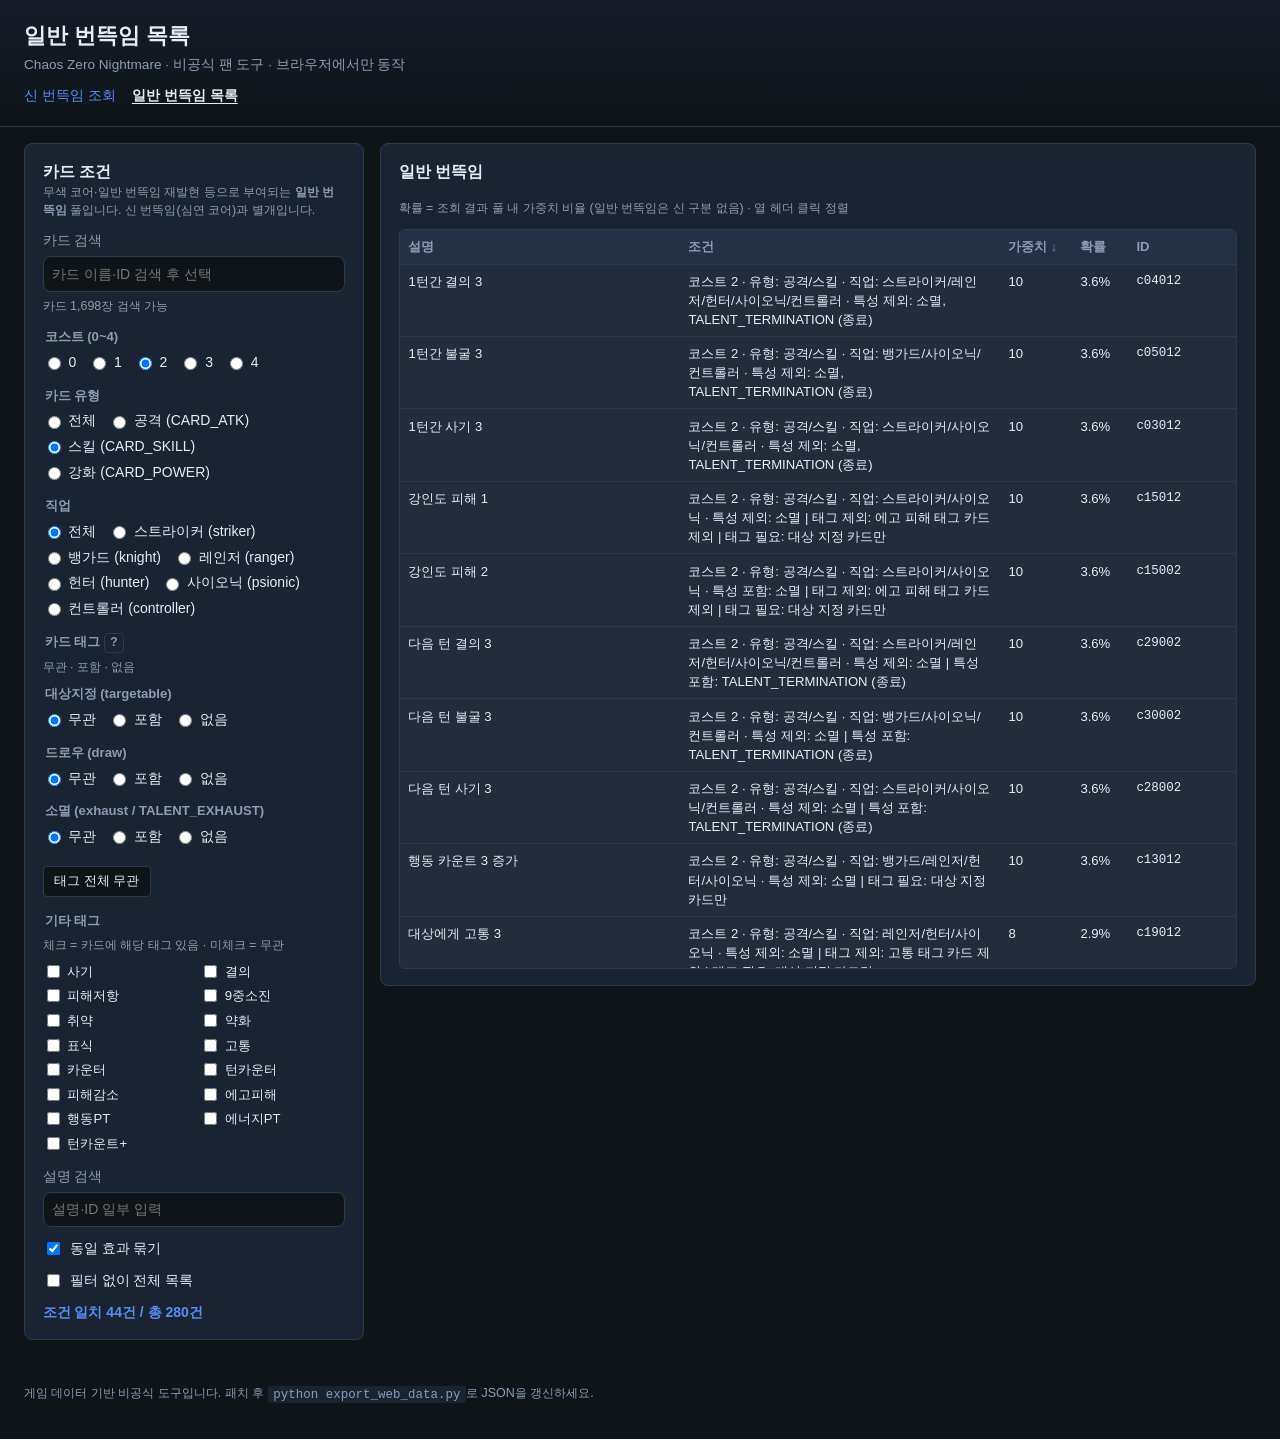
==== common.html @ 58d5740a "Add files via upload 검색기능추가" ====
<!DOCTYPE html>
<html lang="ko">
  <head>
    <meta charset="UTF-8" />
    <meta name="viewport" content="width=device-width, initial-scale=1" />
    <title>카오스 제로 나이트메어 — 일반 번뜩임 목록</title>
    <meta
      name="description"
      content="무색 코어 등으로 부여되는 일반 번뜩임(god_type=none) 전체 목록·카드 조건 조회. 비공식 팬 도구."
    />
    <link rel="stylesheet" href="style.css?v=9" />
  </head>
  <body>
    <header class="site-header">
      <h1>일반 번뜩임 목록</h1>
      <p class="subtitle">Chaos Zero Nightmare · 비공식 팬 도구 · 브라우저에서만 동작</p>
      <nav class="site-nav" aria-label="도구 이동">
        <a href="index.html">신 번뜩임 조회</a>
        <a href="common.html" aria-current="page">일반 번뜩임 목록</a>
      </nav>
    </header>

    <main class="layout layout-browse">
      <aside class="panel filters" aria-label="카드 조건">
        <h2>카드 조건</h2>
        <p class="hint">
          무색 코어·일반 번뜩임 재발현 등으로 부여되는 <strong>일반 번뜩임</strong> 풀입니다.
          신 번뜩임(심연 코어)과 별개입니다.
        </p>

        <label class="field-block card-search-wrap">
          <span class="field-label">카드 검색</span>
          <input
            type="search"
            id="card-search-input"
            placeholder="카드 이름·ID 검색 후 선택"
            autocomplete="off"
            spellcheck="false"
          />
          <div id="card-search-list" class="card-search-list" role="listbox" hidden></div>
          <p class="card-search-status" id="card-search-status">카드 목록 불러오는 중…</p>
        </label>

        <fieldset>
          <legend>코스트 (0~4)</legend>
          <div class="radio-row" id="cost-row"></div>
        </fieldset>

        <fieldset>
          <legend>카드 유형</legend>
          <div class="radio-row" id="type-row"></div>
        </fieldset>

        <fieldset>
          <legend>직업</legend>
          <div class="radio-row" id="class-row"></div>
        </fieldset>

        <fieldset>
          <legend>
            카드 태그
            <button type="button" class="help-btn" id="tag-help" title="태그 선택 설명">?</button>
          </legend>
          <p class="hint">무관 · 포함 · 없음</p>
          <div id="tag-rows"></div>
          <button type="button" class="secondary-btn" id="reset-tags">태그 전체 무관</button>
        </fieldset>

        <fieldset>
          <legend>기타 태그</legend>
          <p class="hint">체크 = 카드에 해당 태그 있음 · 미체크 = 무관</p>
          <div id="misc-tag-rows" class="misc-tag-grid"></div>
        </fieldset>

        <label class="field-block">
          <span class="field-label">설명 검색</span>
          <input type="search" id="text-filter" placeholder="설명·ID 일부 입력" autocomplete="off" />
        </label>

        <label class="checkbox-line">
          <input type="checkbox" id="dedupe" checked />
          동일 효과 묶기
        </label>

        <label class="checkbox-line">
          <input type="checkbox" id="show-all" />
          필터 없이 전체 목록
        </label>

        <p class="count" id="count-label">불러오는 중…</p>
      </aside>

      <section class="panel results" aria-label="일반 번뜩임 목록">
        <div class="results-toolbar">
          <h2>일반 번뜩임</h2>
          <p class="hint col-resize-hint">
            확률 = 조회 결과 풀 내 가중치 비율 (일반 번뜩임은 신 구분 없음) · 열 헤더 클릭 정렬
          </p>
        </div>
        <div class="table-wrap">
          <table>
            <colgroup id="result-cols"></colgroup>
            <thead>
              <tr></tr>
            </thead>
            <tbody id="result-body">
              <tr>
                <td colspan="5" class="empty">데이터 로드 중…</td>
              </tr>
            </tbody>
          </table>
        </div>
      </section>
    </main>

    <footer class="site-footer">
      <p>
        게임 데이터 기반 비공식 도구입니다. 패치 후
        <code>python export_web_data.py</code>로 JSON을 갱신하세요.
      </p>
    </footer>

    <dialog id="help-dialog">
      <form method="dialog">
        <h3 id="help-title"></h3>
        <pre id="help-body"></pre>
        <button value="close">닫기</button>
      </form>
    </dialog>

    <script src="common.js?v=6" type="module"></script>
  </body>
</html>
---- style.css ----
:root {
  --bg: #0f1419;
  --panel: #1a2332;
  --border: #2d3a4d;
  --text: #e8edf4;
  --muted: #8b9cb3;
  --accent: #5b8def;
  --accent-dim: #3d5a8a;
  --row-hover: #243044;
  --god-nihilum: #6eb0ff;
  --god-diallos: #e8c06a;
  --god-circen: #f0b5a0;
  --god-secred: #6fd97a;
  --god-vitor: #f07070;
  --god-caligo: #b39cff;
  --god-multi: #a8b8d0;
  --radius: 8px;
  --font: "Segoe UI", "Malgun Gothic", sans-serif;
}

*,
*::before,
*::after {
  box-sizing: border-box;
}

body {
  margin: 0;
  min-height: 100vh;
  font-family: var(--font);
  font-size: 14px;
  line-height: 1.45;
  color: var(--text);
  background: var(--bg);
}

.site-header {
  padding: 1.25rem 1.5rem;
  border-bottom: 1px solid var(--border);
  background: linear-gradient(180deg, #151c28 0%, var(--bg) 100%);
}

.site-header h1 {
  margin: 0 0 0.25rem;
  font-size: 1.35rem;
  font-weight: 650;
}

.subtitle {
  margin: 0;
  color: var(--muted);
  font-size: 0.85rem;
}

.site-nav {
  display: flex;
  flex-wrap: wrap;
  gap: 0.35rem 1rem;
  margin-top: 0.65rem;
  font-size: 0.88rem;
}

.site-nav a {
  color: var(--accent);
  text-decoration: none;
}

.site-nav a:hover {
  text-decoration: underline;
}

.site-nav a[aria-current="page"] {
  color: var(--text);
  font-weight: 600;
  text-decoration: underline;
  text-underline-offset: 3px;
}

.layout {
  display: grid;
  grid-template-columns: minmax(260px, 340px) minmax(0, 1fr) minmax(240px, 300px);
  gap: 1rem;
  padding: 1rem 1.5rem 2rem;
  align-items: start;
}

.layout.layout-browse {
  grid-template-columns: minmax(260px, 340px) minmax(0, 1fr);
}

@media (max-width: 1200px) {
  .layout {
    grid-template-columns: minmax(260px, 340px) 1fr;
  }

  .side-panel {
    grid-column: 1 / -1;
  }
}

@media (max-width: 900px) {
  .layout {
    grid-template-columns: 1fr;
  }
}

.panel {
  background: var(--panel);
  border: 1px solid var(--border);
  border-radius: var(--radius);
  padding: 1rem 1.1rem;
}

.panel h2 {
  margin: 0;
  font-size: 1rem;
}

.results-toolbar {
  display: flex;
  flex-direction: column;
  gap: 0.65rem;
  margin-bottom: 0.75rem;
}

.column-picker {
  margin: 0;
}

.column-picker-row {
  display: flex;
  flex-wrap: wrap;
  gap: 0.35rem 0.75rem;
}

fieldset {
  border: none;
  margin: 0 0 0.85rem;
  padding: 0;
}

legend {
  font-weight: 600;
  font-size: 0.82rem;
  color: var(--muted);
  margin-bottom: 0.35rem;
}

.radio-row,
.check-grid {
  display: flex;
  flex-wrap: wrap;
  gap: 0.35rem 0.75rem;
}

.check-grid {
  display: grid;
  grid-template-columns: repeat(auto-fill, minmax(9.5rem, 1fr));
  gap: 0.25rem 0.5rem;
}

.misc-tag-grid {
  display: grid;
  grid-template-columns: repeat(auto-fill, minmax(7.5rem, 1fr));
  gap: 0.35rem 0.75rem;
}

.misc-tag-item {
  font-size: 0.82rem;
  white-space: normal;
}

label.inline {
  display: inline-flex;
  align-items: center;
  gap: 0.3rem;
  cursor: pointer;
  white-space: nowrap;
}

.tag-row {
  display: grid;
  grid-template-columns: 1fr auto;
  gap: 0.35rem;
  align-items: center;
  margin-bottom: 0.35rem;
  font-size: 0.82rem;
}

.tag-row .tag-label {
  color: var(--text);
  overflow: hidden;
  text-overflow: ellipsis;
}

.tag-states {
  display: flex;
  gap: 0.5rem;
}

.hint {
  margin: 0 0 0.5rem;
  font-size: 0.78rem;
  color: var(--muted);
}

.help-btn,
.link-btn,
.secondary-btn {
  font: inherit;
  cursor: pointer;
  border-radius: 4px;
}

.help-btn {
  width: 1.25rem;
  height: 1.25rem;
  padding: 0;
  border: 1px solid var(--border);
  background: transparent;
  color: var(--muted);
  font-size: 0.75rem;
  vertical-align: middle;
}

.link-btn {
  margin-left: 0.35rem;
  padding: 0.1rem 0.45rem;
  border: none;
  background: transparent;
  color: var(--accent);
  font-size: 0.75rem;
}

.secondary-btn {
  margin-top: 0.35rem;
  padding: 0.35rem 0.65rem;
  border: 1px solid var(--border);
  background: var(--bg);
  color: var(--text);
  font-size: 0.8rem;
}

.checkbox-line {
  display: flex;
  align-items: center;
  gap: 0.45rem;
  margin: 0.75rem 0;
  font-size: 0.85rem;
}

.field-block {
  display: block;
  margin: 0.75rem 0;
}

.field-block .field-label {
  display: block;
  margin-bottom: 0.35rem;
  font-size: 0.85rem;
  color: var(--muted);
}

.field-block input[type="search"] {
  width: 100%;
  padding: 0.4rem 0.55rem;
  border: 1px solid var(--border);
  border-radius: var(--radius);
  background: var(--bg);
  color: var(--text);
  font: inherit;
}

.card-search-wrap {
  position: relative;
}

.card-search-list {
  position: absolute;
  z-index: 20;
  left: 0;
  right: 0;
  top: calc(100% + 0.25rem);
  max-height: 16rem;
  overflow: auto;
  margin: 0;
  padding: 0.25rem 0;
  list-style: none;
  border: 1px solid var(--border);
  border-radius: var(--radius);
  background: var(--panel);
  box-shadow: 0 8px 24px rgba(0, 0, 0, 0.28);
}

.card-search-item,
.card-search-empty {
  display: block;
  width: 100%;
  padding: 0.45rem 0.6rem;
  border: 0;
  background: transparent;
  color: var(--text);
  text-align: left;
  font: inherit;
  cursor: pointer;
}

.card-search-item strong {
  display: block;
  font-size: 0.88rem;
}

.card-search-item span {
  display: block;
  margin-top: 0.15rem;
  font-size: 0.75rem;
  color: var(--muted);
}

.card-search-item:hover,
.card-search-item.is-active {
  background: rgba(96, 165, 250, 0.14);
}

.card-search-empty {
  color: var(--muted);
  cursor: default;
}

.card-search-status {
  margin: 0.35rem 0 0;
  font-size: 0.78rem;
  color: var(--muted);
}

.count {
  margin: 0.5rem 0 0;
  font-weight: 600;
  color: var(--accent);
}

.table-wrap {
  overflow: auto;
  max-height: calc(100vh - 10rem);
  border: 1px solid var(--border);
  border-radius: 6px;
}

.results table {
  table-layout: fixed;
  width: auto;
  min-width: 100%;
  border-collapse: collapse;
  font-size: 0.82rem;
}

.col-resize-hint {
  margin: 0.35rem 0 0;
}

thead {
  position: sticky;
  top: 0;
  z-index: 2;
  background: #243044;
}

th.col-header {
  position: relative;
  padding: 0;
  overflow: visible;
  background: #243044;
}

th.col-header .col-label {
  display: block;
  padding: 0.45rem 0.55rem;
  padding-right: 0.75rem;
  overflow: hidden;
  text-overflow: ellipsis;
}

th.col-sortable .col-label {
  cursor: pointer;
}

th.col-sortable .col-label:hover {
  color: #9ec5fe;
}

th.col-sorted-desc .col-label::after {
  content: " ↓";
  font-size: 0.78rem;
  opacity: 0.9;
}

th.col-sorted-asc .col-label::after {
  content: " ↑";
  font-size: 0.78rem;
  opacity: 0.9;
}

.col-resizer {
  position: absolute;
  top: 0;
  right: -3px;
  width: 10px;
  height: 100%;
  cursor: col-resize;
  user-select: none;
  touch-action: none;
  z-index: 3;
}

.col-resizer:hover,
body.col-resizing .col-resizer {
  background: var(--accent);
  opacity: 0.75;
}

body.col-resizing {
  cursor: col-resize;
  user-select: none;
}

td {
  overflow: hidden;
  text-overflow: ellipsis;
}

td[data-col="description"],
td[data-col="conditions"],
td[data-col="id"] {
  white-space: normal;
  word-break: break-word;
  overflow-wrap: anywhere;
  text-overflow: unset;
}

td.empty {
  text-align: center;
  color: var(--muted);
  padding: 2rem;
}

th,
td {
  padding: 0.45rem 0.55rem;
  text-align: left;
  border-bottom: 1px solid var(--border);
  vertical-align: top;
}

th {
  font-weight: 600;
  color: var(--muted);
  white-space: nowrap;
}

tbody tr:not([class*="row-god-"]):hover {
  background: var(--row-hover);
}

tbody tr.row-common-spark {
  background: rgba(168, 184, 208, 0.06);
}

tbody tr.row-common-spark:hover {
  background: var(--row-hover);
}

tbody tr[class*="row-god-"] {
  color: #f5f8fc;
}

tbody tr[class*="row-god-"] td.mono {
  color: #e8eef8;
}

tbody tr.row-god-nihilum {
  background: rgba(110, 176, 255, 0.22);
  box-shadow: inset 4px 0 0 #6eb0ff;
}
tbody tr.row-god-diallos {
  background: rgba(232, 192, 106, 0.22);
  box-shadow: inset 4px 0 0 #e8c06a;
}
tbody tr.row-god-secred {
  background: rgba(111, 217, 122, 0.22);
  box-shadow: inset 4px 0 0 #6fd97a;
}
tbody tr.row-god-circen {
  background: rgba(240, 181, 160, 0.24);
  box-shadow: inset 4px 0 0 #f0b5a0;
}
tbody tr.row-god-vitor {
  background: rgba(240, 112, 112, 0.22);
  box-shadow: inset 4px 0 0 #f07070;
}
tbody tr.row-god-caligo {
  background: rgba(179, 156, 255, 0.22);
  box-shadow: inset 4px 0 0 #b39cff;
}

tbody tr.row-god-nihilum:hover {
  background: rgba(110, 176, 255, 0.34);
}
tbody tr.row-god-diallos:hover {
  background: rgba(232, 192, 106, 0.34);
}
tbody tr.row-god-secred:hover {
  background: rgba(111, 217, 122, 0.34);
}
tbody tr.row-god-circen:hover {
  background: rgba(240, 181, 160, 0.36);
}
tbody tr.row-god-vitor:hover {
  background: rgba(240, 112, 112, 0.34);
}
tbody tr.row-god-caligo:hover {
  background: rgba(179, 156, 255, 0.34);
}

.god-legend {
  display: flex;
  flex-wrap: wrap;
  gap: 0.35rem 0.65rem;
  margin: 0 0 0.5rem;
  font-size: 0.75rem;
  color: var(--muted);
}

.god-legend span {
  display: inline-flex;
  align-items: center;
  gap: 0.3rem;
}

.god-legend i {
  display: inline-block;
  width: 0.65rem;
  height: 0.65rem;
  border-radius: 2px;
  flex-shrink: 0;
}

.god-legend i.god-nihilum { background: var(--god-nihilum); }
.god-legend i.god-diallos { background: var(--god-diallos); }
.god-legend i.god-secred { background: var(--god-secred); }
.god-legend i.god-circen { background: var(--god-circen); }
.god-legend i.god-vitor { background: var(--god-vitor); }
.god-legend i.god-caligo { background: var(--god-caligo); }

.god-legend-note {
  color: var(--muted);
  font-style: italic;
}

td.mono {
  font-family: ui-monospace, Consolas, monospace;
  font-size: 0.78rem;
  word-break: break-all;
}

.site-footer {
  padding: 0 1.5rem 1.5rem;
  color: var(--muted);
  font-size: 0.78rem;
}

.site-footer code {
  background: var(--panel);
  padding: 0.1rem 0.35rem;
  border-radius: 3px;
}

dialog {
  border: 1px solid var(--border);
  border-radius: var(--radius);
  background: var(--panel);
  color: var(--text);
  padding: 1rem 1.25rem;
  max-width: 32rem;
}

dialog pre {
  white-space: pre-wrap;
  font-family: inherit;
  font-size: 0.85rem;
  margin: 0.5rem 0 1rem;
}

dialog form button {
  padding: 0.4rem 0.9rem;
  border: none;
  border-radius: 4px;
  background: var(--accent);
  color: #fff;
  cursor: pointer;
}

dialog::backdrop {
  background: rgba(0, 0, 0, 0.55);
}

.side-panel h3.side-subtitle {
  margin: 0.85rem 0 0.4rem;
  font-size: 0.88rem;
  color: var(--muted);
}

.primary-btn {
  display: block;
  width: 100%;
  margin: 0.35rem 0 0.5rem;
  padding: 0.45rem 0.65rem;
  border: 1px solid var(--accent-dim);
  border-radius: 4px;
  background: var(--accent-dim);
  color: #fff;
  font: inherit;
  font-size: 0.82rem;
  cursor: pointer;
}

.primary-btn:disabled {
  opacity: 0.45;
  cursor: not-allowed;
}

.staging-list {
  max-height: 22vh;
}

.staging-check {
  display: flex;
  align-items: flex-start;
  gap: 0.35rem;
  flex: 1;
  cursor: pointer;
  line-height: 1.35;
}

.staging-item {
  display: flex;
  align-items: flex-start;
  justify-content: space-between;
  gap: 0.35rem;
}

.compare-panel h3 {
  margin: 1rem 0 0.5rem;
  font-size: 0.92rem;
}

.history-list {
  display: flex;
  flex-direction: column;
  gap: 0.45rem;
  max-height: 42vh;
  overflow: auto;
  margin-bottom: 0.5rem;
}

.history-item {
  padding: 0.45rem 0.55rem;
  border: 1px solid var(--border);
  border-radius: 6px;
  background: var(--bg);
  font-size: 0.8rem;
}

.history-item-active {
  border-color: var(--accent);
}

.history-meta {
  display: flex;
  justify-content: space-between;
  gap: 0.5rem;
  margin-bottom: 0.35rem;
  line-height: 1.35;
}

.history-meta strong {
  font-weight: 600;
  word-break: break-word;
}

.history-count {
  color: var(--accent);
  white-space: nowrap;
  font-size: 0.78rem;
}

.history-actions {
  display: flex;
  align-items: center;
  gap: 0.35rem;
}

.history-slot-btn {
  min-width: 1.75rem;
  padding: 0.15rem 0.4rem;
  border: 1px solid var(--border);
  border-radius: 4px;
  background: transparent;
  color: var(--muted);
  font: inherit;
  font-size: 0.75rem;
  font-weight: 700;
  cursor: pointer;
}

.history-slot-btn.active {
  border-color: var(--accent);
  background: var(--accent-dim);
  color: #fff;
}

.history-load-btn {
  margin-left: auto;
  font-size: 0.75rem;
}

.history-toolbar {
  display: flex;
  gap: 0.4rem;
  flex-wrap: wrap;
  margin-bottom: 0.5rem;
}

.history-toolbar .secondary-btn {
  margin-top: 0;
  flex: 1;
  min-width: 6rem;
}

.compare-panel {
  border-top: 1px solid var(--border);
  padding-top: 0.65rem;
}

.compare-label {
  margin: 0 0 0.25rem;
  font-size: 0.78rem;
  color: var(--muted);
}

.compare-block {
  margin: 0.65rem 0;
}

.compare-block h4,
.compare-common summary {
  margin: 0 0 0.35rem;
  font-size: 0.82rem;
  font-weight: 600;
  color: var(--text);
}

.compare-count {
  color: var(--accent);
  font-weight: 600;
}

.compare-scroll {
  max-height: 28vh;
  overflow: auto;
  border: 1px solid var(--border);
  border-radius: 6px;
  background: var(--bg);
}

.compare-list {
  list-style: none;
  margin: 0;
  padding: 0;
}

.compare-list-item {
  padding: 0.4rem 0.5rem;
  border-bottom: 1px solid var(--border);
  font-size: 0.78rem;
}

.compare-list-item:last-child {
  border-bottom: none;
}

.compare-desc {
  display: block;
  line-height: 1.35;
}

.compare-sub {
  display: block;
  margin-top: 0.15rem;
  color: var(--muted);
  font-size: 0.72rem;
}

.compare-empty {
  padding: 0.75rem;
  margin: 0;
}

.compare-common {
  margin-top: 0.5rem;
  font-size: 0.82rem;
}

.compare-common summary {
  cursor: pointer;
  color: var(--muted);
}

.compare-list-item.row-god-nihilum {
  background: rgba(110, 176, 255, 0.18);
  box-shadow: inset 3px 0 0 #6eb0ff;
}
.compare-list-item.row-god-diallos {
  background: rgba(232, 192, 106, 0.18);
  box-shadow: inset 3px 0 0 #e8c06a;
}
.compare-list-item.row-god-secred {
  background: rgba(111, 217, 122, 0.18);
  box-shadow: inset 3px 0 0 #6fd97a;
}
.compare-list-item.row-god-circen {
  background: rgba(240, 181, 160, 0.2);
  box-shadow: inset 3px 0 0 #f0b5a0;
}
.compare-list-item.row-god-vitor {
  background: rgba(240, 112, 112, 0.18);
  box-shadow: inset 3px 0 0 #f07070;
}
.compare-list-item.row-god-caligo {
  background: rgba(179, 156, 255, 0.18);
  box-shadow: inset 3px 0 0 #b39cff;
}
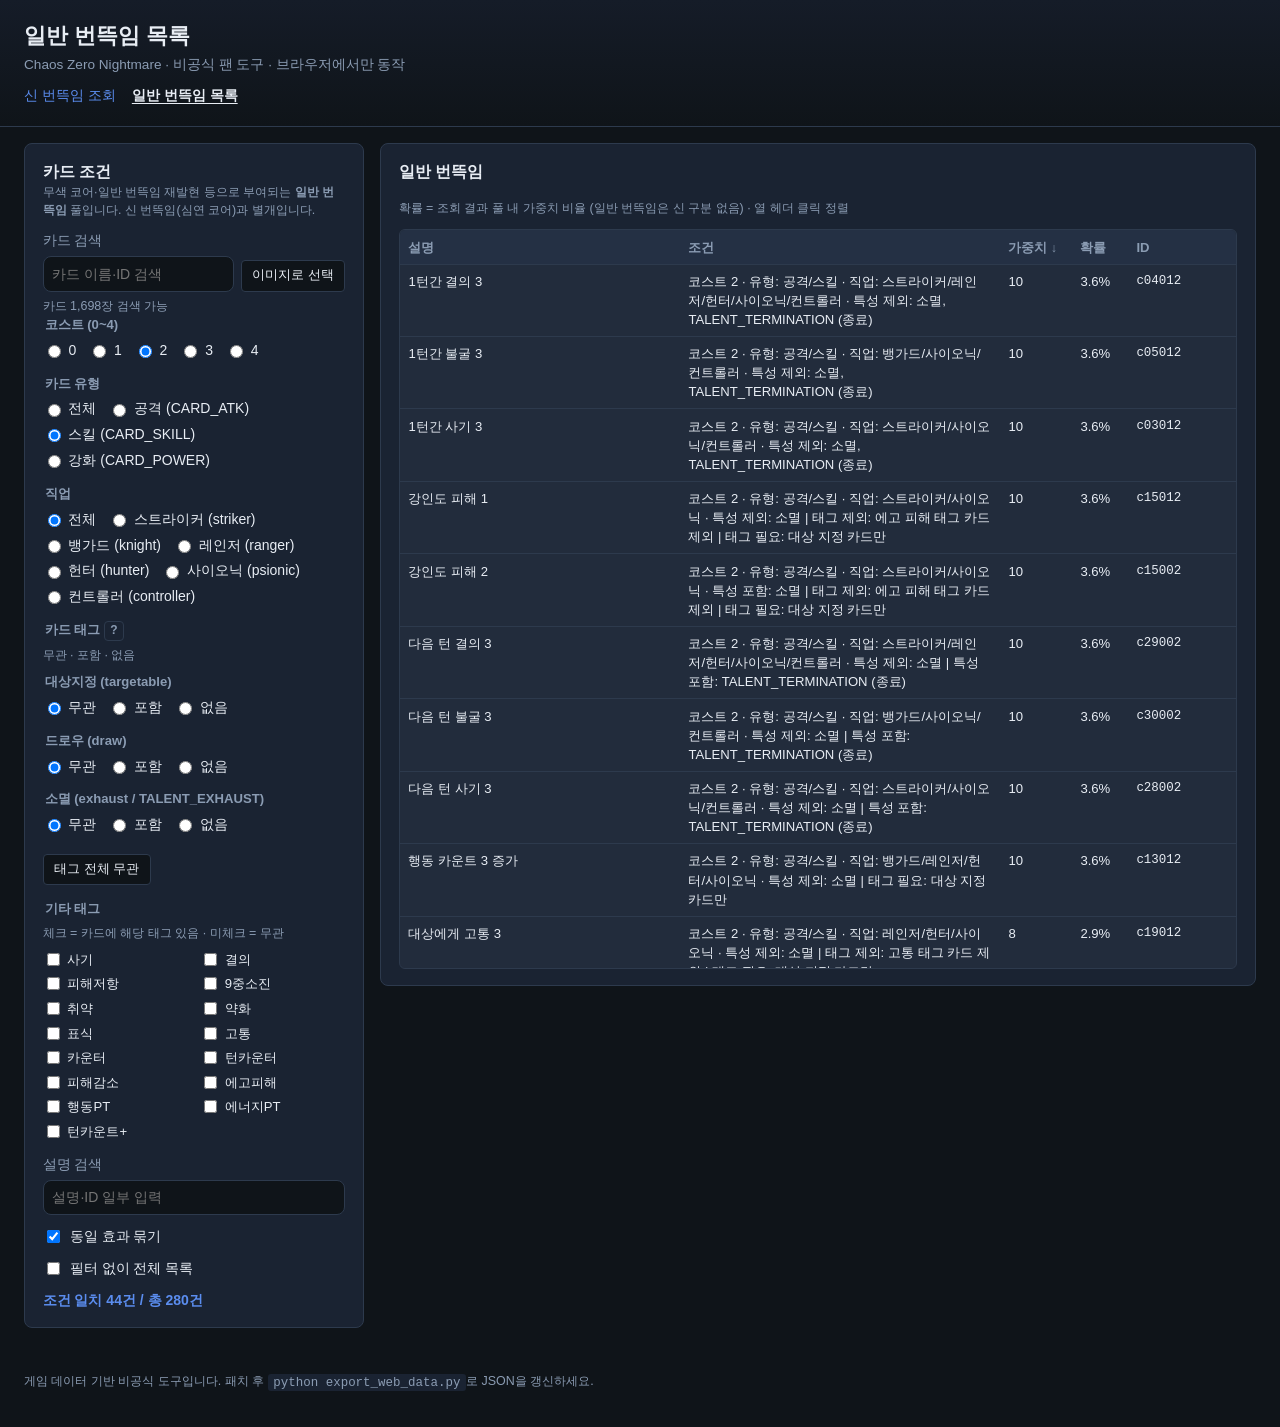
==== commit 5c88b781: "Add files via upload 이미지 추가" ====
--- a/common.html
+++ b/common.html
@@ -8,7 +8,7 @@
       name="description"
       content="무색 코어 등으로 부여되는 일반 번뜩임(god_type=none) 전체 목록·카드 조건 조회. 비공식 팬 도구."
     />
-    <link rel="stylesheet" href="style.css?v=9" />
+    <link rel="stylesheet" href="style.css?v=10" />
   </head>
   <body>
     <header class="site-header">
@@ -28,18 +28,23 @@
           신 번뜩임(심연 코어)과 별개입니다.
         </p>
 
-        <label class="field-block card-search-wrap">
-          <span class="field-label">카드 검색</span>
-          <input
-            type="search"
-            id="card-search-input"
-            placeholder="카드 이름·ID 검색 후 선택"
-            autocomplete="off"
-            spellcheck="false"
-          />
-          <div id="card-search-list" class="card-search-list" role="listbox" hidden></div>
-          <p class="card-search-status" id="card-search-status">카드 목록 불러오는 중…</p>
-        </label>
+        <div class="card-search-row">
+          <label class="field-block card-search-wrap card-search-grow">
+            <span class="field-label">카드 검색</span>
+            <input
+              type="search"
+              id="card-search-input"
+              placeholder="카드 이름·ID 검색"
+              autocomplete="off"
+              spellcheck="false"
+            />
+            <div id="card-search-list" class="card-search-list" role="listbox" hidden></div>
+          </label>
+          <button type="button" class="secondary-btn card-picker-open-btn" id="card-picker-open" title="캐릭터·카드 이미지로 선택">
+            이미지로 선택
+          </button>
+        </div>
+        <p class="card-search-status" id="card-search-status">카드 목록 불러오는 중…</p>
 
         <fieldset>
           <legend>코스트 (0~4)</legend>
@@ -120,6 +125,17 @@
       </p>
     </footer>
 
+    <dialog id="card-picker-dialog" class="card-picker-dialog">
+      <form method="dialog" class="card-picker-form">
+        <header class="card-picker-header">
+          <button type="button" class="link-btn" id="card-picker-back" hidden>← 뒤로</button>
+          <h3 id="card-picker-title">카드 선택</h3>
+          <button type="button" class="link-btn" id="card-picker-close" value="close">닫기</button>
+        </header>
+        <div id="card-picker-body" class="card-picker-body"></div>
+      </form>
+    </dialog>
+
     <dialog id="help-dialog">
       <form method="dialog">
         <h3 id="help-title"></h3>
@@ -128,6 +144,6 @@
       </form>
     </dialog>
 
-    <script src="common.js?v=6" type="module"></script>
+    <script src="common.js?v=7" type="module"></script>
   </body>
 </html>
--- a/style.css
+++ b/style.css
@@ -333,6 +333,273 @@
   color: var(--muted);
 }
 
+.card-search-row {
+  display: flex;
+  gap: 0.45rem;
+  align-items: flex-end;
+  margin: 0.75rem 0 0;
+}
+
+.card-search-grow {
+  flex: 1;
+  min-width: 0;
+  margin: 0;
+}
+
+.card-picker-open-btn {
+  flex-shrink: 0;
+  white-space: nowrap;
+  margin-bottom: 0;
+}
+
+.card-picker-dialog {
+  border: 1px solid var(--border);
+  border-radius: 10px;
+  padding: 0;
+  width: min(920px, 96vw);
+  max-height: 90vh;
+  background: var(--panel);
+  color: var(--text);
+}
+
+.card-picker-dialog::backdrop {
+  background: rgba(0, 0, 0, 0.55);
+}
+
+.card-picker-form {
+  display: flex;
+  flex-direction: column;
+  max-height: 90vh;
+}
+
+.card-picker-header {
+  display: flex;
+  align-items: center;
+  gap: 0.5rem;
+  padding: 0.65rem 0.85rem;
+  border-bottom: 1px solid var(--border);
+}
+
+.card-picker-header h3 {
+  flex: 1;
+  margin: 0;
+  font-size: 1rem;
+}
+
+.card-picker-body {
+  padding: 0.75rem 0.85rem 1rem;
+  overflow: auto;
+}
+
+.picker-grid {
+  display: grid;
+  gap: 0.55rem;
+}
+
+.picker-char-grid {
+  grid-template-columns: repeat(auto-fill, minmax(88px, 1fr));
+}
+
+.picker-card-grid {
+  grid-template-columns: repeat(auto-fill, minmax(108px, 1fr));
+}
+
+.picker-spark-grid {
+  grid-template-columns: repeat(auto-fill, minmax(140px, 1fr));
+}
+
+.picker-char-tile {
+  display: flex;
+  flex-direction: column;
+  align-items: center;
+  gap: 0.35rem;
+  padding: 0.45rem;
+  border: 1px solid var(--border);
+  border-radius: 8px;
+  background: var(--bg);
+  color: var(--text);
+  cursor: pointer;
+  font: inherit;
+}
+
+.picker-char-tile:hover {
+  border-color: var(--accent);
+  box-shadow: 0 0 0 1px rgba(96, 165, 250, 0.25);
+}
+
+.picker-char-portrait {
+  width: 64px;
+  height: 64px;
+  object-fit: cover;
+  border-radius: 8px;
+  background: #1a2332;
+}
+
+.picker-char-art {
+  display: flex;
+  align-items: center;
+  justify-content: center;
+  width: 64px;
+  height: 64px;
+  border-radius: 8px;
+  background: linear-gradient(145deg, #2a3a52, #1a2332);
+  font-size: 1.4rem;
+  font-weight: 700;
+  color: #cbd5e1;
+}
+
+.picker-char-caption strong,
+.picker-char-caption span {
+  display: block;
+  text-align: center;
+  font-size: 0.75rem;
+}
+
+.picker-char-caption span {
+  color: var(--muted);
+}
+
+.picker-card-tile {
+  border: 1px solid var(--border);
+  border-radius: 8px;
+  overflow: hidden;
+  background: var(--bg);
+  cursor: pointer;
+  transition: transform 0.12s ease, box-shadow 0.12s ease;
+}
+
+.picker-card-tile:hover {
+  transform: translateY(-1px);
+  box-shadow: 0 4px 14px rgba(0, 0, 0, 0.25);
+}
+
+.picker-card-art {
+  position: relative;
+  height: 72px;
+  background: linear-gradient(160deg, #334155 0%, #1e293b 100%);
+}
+
+.card-tile-atk .picker-card-art {
+  background: linear-gradient(160deg, #7f1d1d 0%, #3f1212 100%);
+}
+
+.card-tile-skill .picker-card-art {
+  background: linear-gradient(160deg, #1e3a5f 0%, #0f2744 100%);
+}
+
+.card-tile-power .picker-card-art {
+  background: linear-gradient(160deg, #3b2f4a 0%, #221a2e 100%);
+}
+
+.picker-card-cost {
+  position: absolute;
+  top: 0.35rem;
+  left: 0.35rem;
+  min-width: 1.35rem;
+  height: 1.35rem;
+  padding: 0 0.25rem;
+  border-radius: 999px;
+  background: rgba(0, 0, 0, 0.55);
+  color: #fff;
+  font-size: 0.78rem;
+  font-weight: 700;
+  display: inline-flex;
+  align-items: center;
+  justify-content: center;
+}
+
+.picker-card-caption {
+  padding: 0.4rem 0.45rem 0.5rem;
+}
+
+.picker-card-caption strong,
+.picker-card-caption span {
+  display: block;
+  overflow: hidden;
+  text-overflow: ellipsis;
+  white-space: nowrap;
+}
+
+.picker-card-caption strong {
+  font-size: 0.78rem;
+}
+
+.picker-card-caption span {
+  margin-top: 0.15rem;
+  font-size: 0.68rem;
+  color: var(--muted);
+}
+
+.picker-spark-section {
+  margin-top: 0.85rem;
+}
+
+.picker-spark-section h4 {
+  margin: 0 0 0.45rem;
+  font-size: 0.88rem;
+}
+
+.picker-spark-preview {
+  max-width: 140px;
+  margin-bottom: 0.5rem;
+}
+
+.picker-spark-tile {
+  display: flex;
+  flex-direction: column;
+  align-items: flex-start;
+  gap: 0.2rem;
+  padding: 0.5rem 0.55rem;
+  border: 1px solid var(--border);
+  border-radius: 8px;
+  background: var(--bg);
+  color: var(--text);
+  text-align: left;
+  cursor: pointer;
+  font: inherit;
+}
+
+.picker-spark-tile strong {
+  font-size: 0.8rem;
+  line-height: 1.25;
+}
+
+.picker-spark-tile span {
+  font-size: 0.7rem;
+  color: var(--muted);
+}
+
+.picker-spark-tile.is-selected {
+  border-color: var(--accent);
+  box-shadow: inset 0 0 0 1px rgba(96, 165, 250, 0.45);
+}
+
+.spark-tile-unique .picker-spark-icon {
+  background: linear-gradient(135deg, #f59e0b, #b45309);
+}
+
+.spark-tile-common .picker-spark-icon {
+  background: linear-gradient(135deg, #60a5fa, #2563eb);
+}
+
+.spark-tile-base .picker-spark-icon,
+.spark-tile-none .picker-spark-icon {
+  background: linear-gradient(135deg, #64748b, #334155);
+}
+
+.picker-spark-icon {
+  width: 1.5rem;
+  height: 1.5rem;
+  border-radius: 4px;
+  margin-bottom: 0.15rem;
+}
+
+.picker-spark-actions {
+  margin-top: 0.85rem;
+  display: flex;
+  justify-content: flex-end;
+}
+
 .count {
   margin: 0.5rem 0 0;
   font-weight: 600;
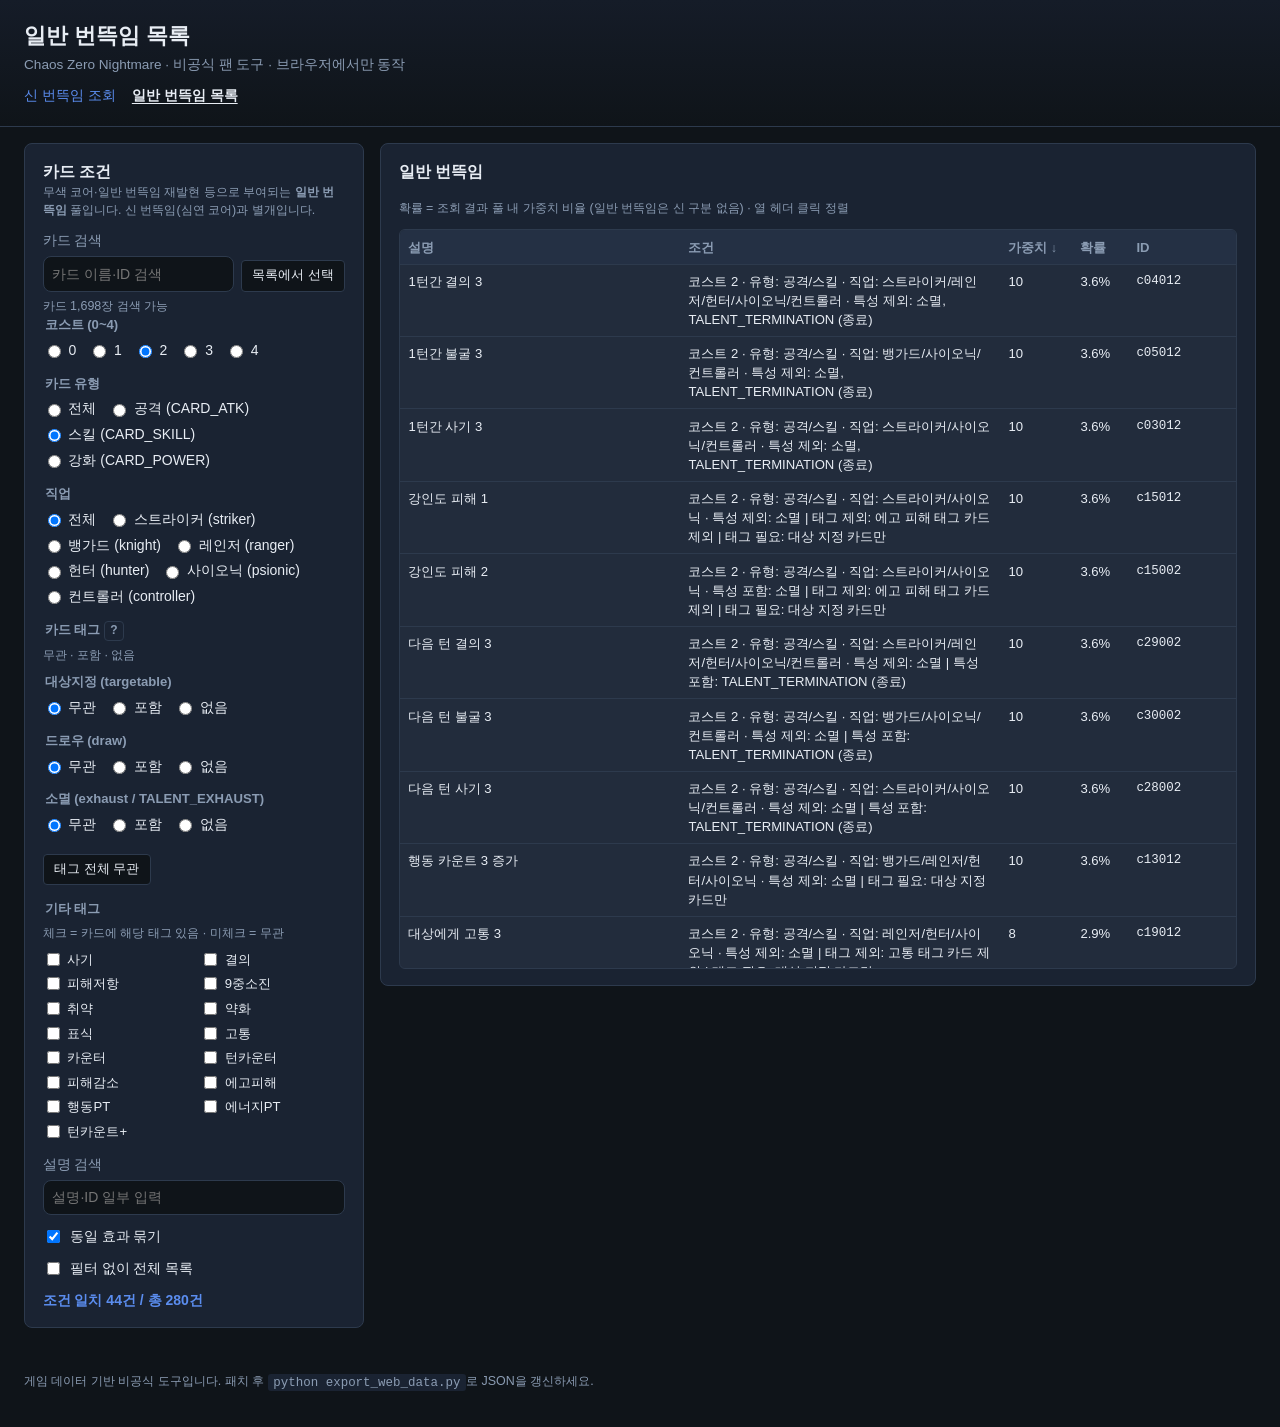
==== commit 41a6a4b7: "Add files via upload 이미지를 설명으로 수정" ====
--- a/common.html
+++ b/common.html
@@ -8,7 +8,7 @@
       name="description"
       content="무색 코어 등으로 부여되는 일반 번뜩임(god_type=none) 전체 목록·카드 조건 조회. 비공식 팬 도구."
     />
-    <link rel="stylesheet" href="style.css?v=10" />
+    <link rel="stylesheet" href="style.css?v=12" />
   </head>
   <body>
     <header class="site-header">
@@ -40,8 +40,8 @@
             />
             <div id="card-search-list" class="card-search-list" role="listbox" hidden></div>
           </label>
-          <button type="button" class="secondary-btn card-picker-open-btn" id="card-picker-open" title="캐릭터·카드 이미지로 선택">
-            이미지로 선택
+          <button type="button" class="secondary-btn card-picker-open-btn" id="card-picker-open" title="캐릭터·카드 목록에서 선택">
+            목록에서 선택
           </button>
         </div>
         <p class="card-search-status" id="card-search-status">카드 목록 불러오는 중…</p>
@@ -144,6 +144,6 @@
       </form>
     </dialog>
 
-    <script src="common.js?v=7" type="module"></script>
+    <script src="common.js?v=8" type="module"></script>
   </body>
 </html>
--- a/style.css
+++ b/style.css
@@ -317,6 +317,16 @@
   color: var(--muted);
 }
 
+.card-search-item em.card-search-desc {
+  display: block;
+  margin-top: 0.2rem;
+  font-size: 0.72rem;
+  font-style: normal;
+  line-height: 1.35;
+  color: var(--text);
+  opacity: 0.88;
+}
+
 .card-search-item:hover,
 .card-search-item.is-active {
   background: rgba(96, 165, 250, 0.14);
@@ -397,15 +407,19 @@
 }
 
 .picker-char-grid {
-  grid-template-columns: repeat(auto-fill, minmax(88px, 1fr));
+  grid-template-columns: repeat(auto-fill, minmax(96px, 1fr));
 }
 
 .picker-card-grid {
-  grid-template-columns: repeat(auto-fill, minmax(108px, 1fr));
-}
-
-.picker-spark-grid {
-  grid-template-columns: repeat(auto-fill, minmax(140px, 1fr));
+  grid-template-columns: repeat(auto-fill, minmax(220px, 1fr));
+}
+
+.picker-spark-card-grid {
+  grid-template-columns: repeat(auto-fill, minmax(220px, 1fr));
+}
+
+.picker-scope-note {
+  margin: 0 0 0.65rem;
 }
 
 .picker-char-tile {
@@ -427,36 +441,22 @@
   box-shadow: 0 0 0 1px rgba(96, 165, 250, 0.25);
 }
 
-.picker-char-portrait {
-  width: 64px;
-  height: 64px;
-  object-fit: cover;
-  border-radius: 8px;
-  background: #1a2332;
-}
-
-.picker-char-art {
-  display: flex;
-  align-items: center;
-  justify-content: center;
-  width: 64px;
-  height: 64px;
-  border-radius: 8px;
-  background: linear-gradient(145deg, #2a3a52, #1a2332);
-  font-size: 1.4rem;
-  font-weight: 700;
-  color: #cbd5e1;
-}
-
-.picker-char-caption strong,
-.picker-char-caption span {
-  display: block;
+.picker-char-tile strong {
+  display: block;
+  font-size: 0.82rem;
   text-align: center;
-  font-size: 0.75rem;
-}
-
-.picker-char-caption span {
-  color: var(--muted);
+}
+
+.picker-char-tile > span {
+  display: block;
+  text-align: center;
+  font-size: 0.72rem;
+  color: var(--muted);
+}
+
+.picker-char-sub {
+  font-size: 0.66rem !important;
+  line-height: 1.3;
 }
 
 .picker-card-tile {
@@ -466,40 +466,53 @@
   background: var(--bg);
   cursor: pointer;
   transition: transform 0.12s ease, box-shadow 0.12s ease;
-}
-
-.picker-card-tile:hover {
-  transform: translateY(-1px);
-  box-shadow: 0 4px 14px rgba(0, 0, 0, 0.25);
-}
-
-.picker-card-art {
-  position: relative;
-  height: 72px;
-  background: linear-gradient(160deg, #334155 0%, #1e293b 100%);
-}
-
-.card-tile-atk .picker-card-art {
-  background: linear-gradient(160deg, #7f1d1d 0%, #3f1212 100%);
-}
-
-.card-tile-skill .picker-card-art {
-  background: linear-gradient(160deg, #1e3a5f 0%, #0f2744 100%);
-}
-
-.card-tile-power .picker-card-art {
-  background: linear-gradient(160deg, #3b2f4a 0%, #221a2e 100%);
+  padding: 0.45rem 0.5rem 0.5rem;
+}
+
+.card-tile-atk {
+  border-left: 3px solid #b45353;
+}
+
+.card-tile-skill {
+  border-left: 3px solid #4a7eb8;
+}
+
+.card-tile-power {
+  border-left: 3px solid #8b6bb8;
+}
+
+.picker-card-head {
+  display: flex;
+  gap: 0.45rem;
+  align-items: flex-start;
+}
+
+.picker-card-head-text {
+  min-width: 0;
+  flex: 1;
+}
+
+.picker-card-head-text strong {
+  display: block;
+  font-size: 0.82rem;
+  line-height: 1.25;
+}
+
+.picker-card-meta {
+  display: block;
+  margin-top: 0.12rem;
+  font-size: 0.68rem;
+  color: var(--muted);
+  line-height: 1.3;
 }
 
 .picker-card-cost {
-  position: absolute;
-  top: 0.35rem;
-  left: 0.35rem;
-  min-width: 1.35rem;
-  height: 1.35rem;
-  padding: 0 0.25rem;
+  flex-shrink: 0;
+  min-width: 1.5rem;
+  height: 1.5rem;
+  padding: 0 0.3rem;
   border-radius: 999px;
-  background: rgba(0, 0, 0, 0.55);
+  background: rgba(0, 0, 0, 0.45);
   color: #fff;
   font-size: 0.78rem;
   font-weight: 700;
@@ -508,26 +521,97 @@
   justify-content: center;
 }
 
-.picker-card-caption {
-  padding: 0.4rem 0.45rem 0.5rem;
-}
-
-.picker-card-caption strong,
-.picker-card-caption span {
-  display: block;
+.picker-card-desc {
+  margin: 0.4rem 0 0;
+  font-size: 0.72rem;
+  line-height: 1.4;
+  color: var(--text);
+  display: -webkit-box;
+  -webkit-line-clamp: 4;
+  -webkit-box-orient: vertical;
   overflow: hidden;
-  text-overflow: ellipsis;
-  white-space: nowrap;
-}
-
-.picker-card-caption strong {
-  font-size: 0.78rem;
-}
-
-.picker-card-caption span {
+}
+
+.picker-card-desc-compact {
+  -webkit-line-clamp: 3;
+}
+
+.picker-spark-preview {
+  max-width: 100%;
+  margin-bottom: 0.65rem;
+}
+
+.picker-spark-preview .picker-card-desc {
+  -webkit-line-clamp: 6;
+}
+
+.picker-card-tile-btn {
+  display: block;
+  width: 100%;
+  padding: 0;
+  text-align: left;
+  font: inherit;
+  color: inherit;
+}
+
+.picker-card-tile-btn.is-selected {
+  border-color: var(--accent);
+  box-shadow: inset 0 0 0 2px rgba(96, 165, 250, 0.55);
+}
+
+.picker-spark-card-grid .picker-card-desc {
+  -webkit-line-clamp: 5;
+}
+
+.picker-spark-list {
+  display: flex;
+  flex-direction: column;
+  gap: 0.35rem;
+  max-height: 14rem;
+  overflow: auto;
+  border: 1px solid var(--border);
+  border-radius: 8px;
+  padding: 0.35rem;
+}
+
+.picker-common-item {
+  display: block;
+  width: 100%;
+  padding: 0.45rem 0.55rem;
+  border: 1px solid transparent;
+  border-radius: 6px;
+  background: transparent;
+  color: var(--text);
+  text-align: left;
+  cursor: pointer;
+  font: inherit;
+}
+
+.picker-common-item strong {
+  display: block;
+  font-size: 0.8rem;
+  line-height: 1.35;
+}
+
+.picker-common-item span {
+  display: block;
   margin-top: 0.15rem;
   font-size: 0.68rem;
   color: var(--muted);
+}
+
+.picker-common-item:hover {
+  background: rgba(96, 165, 250, 0.08);
+}
+
+.picker-common-item.is-selected {
+  border-color: var(--accent);
+  background: rgba(96, 165, 250, 0.12);
+}
+
+.picker-card-tile:hover {
+  transform: translateY(-1px);
+  box-shadow: 0 4px 14px rgba(0, 0, 0, 0.25);
 }
 
 .picker-spark-section {
@@ -537,61 +621,6 @@
 .picker-spark-section h4 {
   margin: 0 0 0.45rem;
   font-size: 0.88rem;
-}
-
-.picker-spark-preview {
-  max-width: 140px;
-  margin-bottom: 0.5rem;
-}
-
-.picker-spark-tile {
-  display: flex;
-  flex-direction: column;
-  align-items: flex-start;
-  gap: 0.2rem;
-  padding: 0.5rem 0.55rem;
-  border: 1px solid var(--border);
-  border-radius: 8px;
-  background: var(--bg);
-  color: var(--text);
-  text-align: left;
-  cursor: pointer;
-  font: inherit;
-}
-
-.picker-spark-tile strong {
-  font-size: 0.8rem;
-  line-height: 1.25;
-}
-
-.picker-spark-tile span {
-  font-size: 0.7rem;
-  color: var(--muted);
-}
-
-.picker-spark-tile.is-selected {
-  border-color: var(--accent);
-  box-shadow: inset 0 0 0 1px rgba(96, 165, 250, 0.45);
-}
-
-.spark-tile-unique .picker-spark-icon {
-  background: linear-gradient(135deg, #f59e0b, #b45309);
-}
-
-.spark-tile-common .picker-spark-icon {
-  background: linear-gradient(135deg, #60a5fa, #2563eb);
-}
-
-.spark-tile-base .picker-spark-icon,
-.spark-tile-none .picker-spark-icon {
-  background: linear-gradient(135deg, #64748b, #334155);
-}
-
-.picker-spark-icon {
-  width: 1.5rem;
-  height: 1.5rem;
-  border-radius: 4px;
-  margin-bottom: 0.15rem;
 }
 
 .picker-spark-actions {
